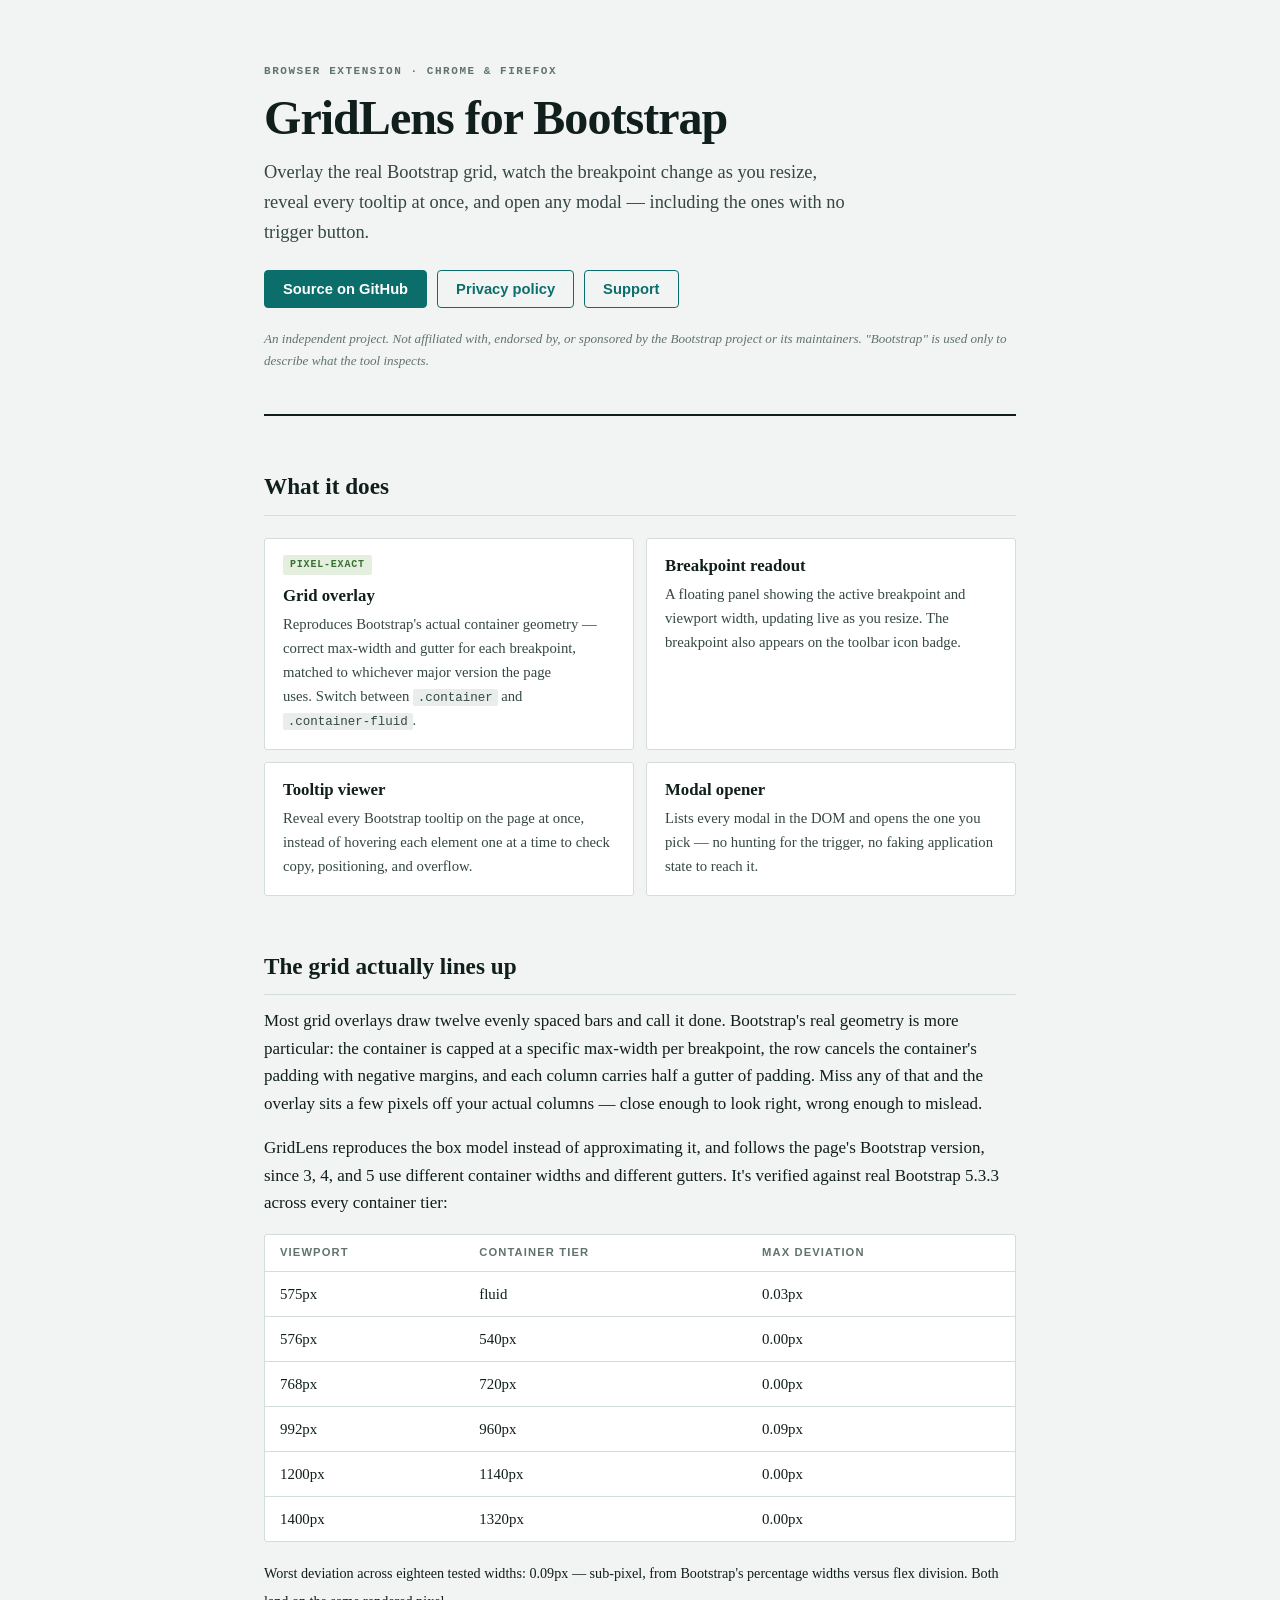
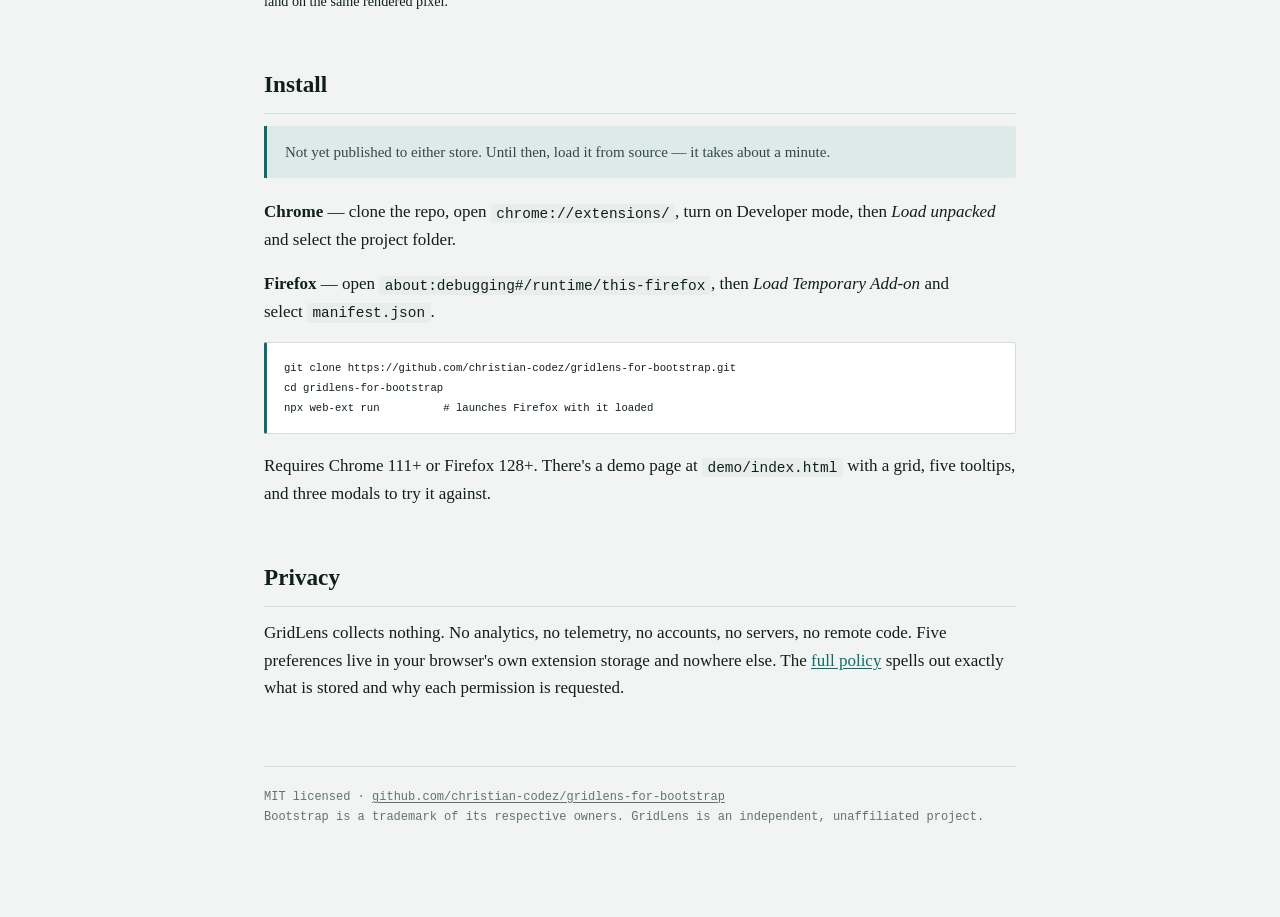
==== docs/index.html @ 8d7f801e "Harden for store submission; fix CSP injection and grid geometry Renames the extension to GridLens f" ====
<!DOCTYPE html>
<html lang="en">
<head>
<meta charset="UTF-8">
<meta name="viewport" content="width=device-width, initial-scale=1">
<title>GridLens for Bootstrap</title>
<meta name="description" content="A browser extension for building and debugging Bootstrap layouts: pixel-accurate grid overlay, live breakpoint readout, tooltip viewer, and modal opener.">
<style>
  :root {
    --bg: #f1f4f3; --surface: #fff; --surface-2: #e9eeed;
    --ink: #101e1c; --ink-2: #354744; --muted: #61736f;
    --rule: #d3ddda; --accent: #0b6e6b; --accent-wash: #dceae8; --on-accent: #fff;
    --ok: #37702f; --ok-wash: #e4efe0;
    --font-body: Charter, "Bitstream Charter", "Iowan Old Style", "Palatino Linotype", Palatino, Georgia, serif;
    --font-ui: -apple-system, BlinkMacSystemFont, "Segoe UI", Roboto, "Helvetica Neue", sans-serif;
    --font-mono: ui-monospace, SFMono-Regular, "SF Mono", Menlo, Consolas, monospace;
  }
  @media (prefers-color-scheme: dark) {
    :root {
      --bg: #0d1514; --surface: #151f1e; --surface-2: #1c2827;
      --ink: #e3ebe9; --ink-2: #c0cecb; --muted: #8aa09c;
      --rule: #273634; --accent: #4cb8b1; --accent-wash: #13302e; --on-accent: #0d1514;
      --ok: #85be79; --ok-wash: #1a2a17;
    }
  }
  * { box-sizing: border-box; }
  body {
    margin: 0; padding: 0 20px 90px; background: var(--bg); color: var(--ink);
    font: 17px/1.62 var(--font-body); -webkit-font-smoothing: antialiased;
  }
  main { max-width: 47rem; margin: 0 auto; }

  header { padding: 64px 0 30px; border-bottom: 2px solid var(--ink); }
  .eyebrow {
    font: 700 11px/1.4 var(--font-mono); letter-spacing: .14em;
    text-transform: uppercase; color: var(--muted); margin-bottom: 14px;
  }
  h1 {
    font-size: clamp(2.1rem, 6vw, 3rem); line-height: 1.06; margin: 0 0 14px;
    font-weight: 600; letter-spacing: -.02em; text-wrap: balance;
  }
  .standfirst { font-size: 1.15rem; color: var(--ink-2); margin: 0; max-width: 38rem; text-wrap: pretty; }

  .disclaimer {
    margin-top: 20px; font-size: .82rem; color: var(--muted); font-style: italic;
  }

  h2 {
    font-size: 1.45rem; font-weight: 600; margin: 52px 0 12px;
    padding-bottom: 9px; border-bottom: 1px solid var(--rule); text-wrap: balance;
  }
  p { margin: 0 0 1em; text-wrap: pretty; }
  a { color: var(--accent); text-underline-offset: 2px; }
  a:focus-visible { outline: 2px solid var(--accent); outline-offset: 2px; }
  code {
    font: .85em var(--font-mono); background: var(--surface-2);
    padding: .12em .38em; border-radius: 2px;
  }

  .features { display: grid; gap: 12px; grid-template-columns: 1fr; margin-top: 22px; }
  @media (min-width: 38rem) { .features { grid-template-columns: 1fr 1fr; } }
  .feat {
    background: var(--surface); border: 1px solid var(--rule); border-radius: 3px;
    padding: 16px 18px; display: flex; flex-direction: column; gap: 6px;
  }
  .feat h3 { font: 600 1.05rem/1.35 var(--font-body); margin: 0; }
  .feat p { margin: 0; font-size: .92rem; color: var(--ink-2); }

  .badge {
    display: inline-block; font: 700 10px/1.4 var(--font-mono);
    letter-spacing: .08em; text-transform: uppercase;
    background: var(--ok-wash); color: var(--ok);
    padding: 3px 7px; border-radius: 2px; margin-bottom: 4px; align-self: flex-start;
  }

  pre {
    font: 12.5px/1.6 var(--font-mono); background: var(--surface);
    border: 1px solid var(--rule); border-left: 3px solid var(--accent);
    border-radius: 2px; padding: 15px 17px; overflow-x: auto; margin: 0 0 18px;
  }
  pre code { background: none; padding: 0; }

  .table-scroll { overflow-x: auto; border: 1px solid var(--rule); border-radius: 3px; background: var(--surface); }
  table { border-collapse: collapse; width: 100%; min-width: 26rem; font-size: .93rem; }
  th, td { text-align: left; padding: 10px 15px; border-bottom: 1px solid var(--rule); }
  thead th {
    font: 700 .7rem/1.4 var(--font-ui); letter-spacing: .1em;
    text-transform: uppercase; color: var(--muted);
  }
  tbody tr:last-child td { border-bottom: none; }

  .cta { display: flex; flex-wrap: wrap; gap: 10px; margin-top: 22px; }
  .btn {
    font: 600 .92rem/1 var(--font-ui); text-decoration: none;
    padding: 11px 18px; border-radius: 4px; border: 1px solid var(--accent);
    color: var(--accent); background: transparent; transition: background .15s, color .15s;
  }
  .btn:hover { background: var(--accent-wash); }
  .btn-primary { background: var(--accent); color: var(--on-accent); border-color: var(--accent); }
  .btn-primary:hover { filter: brightness(1.08); }

  .note {
    background: var(--accent-wash); border-left: 3px solid var(--accent);
    border-radius: 0 3px 3px 0; padding: 14px 18px; margin: 0 0 20px;
    font-size: .94rem; color: var(--ink-2);
  }

  footer {
    margin-top: 64px; padding-top: 20px; border-top: 1px solid var(--rule);
    font: 12px/1.7 var(--font-mono); color: var(--muted);
  }
  footer a { color: var(--muted); }
</style>
</head>
<body>
<main>

<header>
  <div class="eyebrow">Browser extension · Chrome &amp; Firefox</div>
  <h1>GridLens for Bootstrap</h1>
  <p class="standfirst">Overlay the real Bootstrap grid, watch the breakpoint change as you resize, reveal every tooltip at once, and open any modal — including the ones with no trigger button.</p>
  <div class="cta">
    <a class="btn btn-primary" href="https://github.com/christian-codez/gridlens-for-bootstrap">Source on GitHub</a>
    <a class="btn" href="privacy/">Privacy policy</a>
    <a class="btn" href="support/">Support</a>
  </div>
  <p class="disclaimer">An independent project. Not affiliated with, endorsed by, or sponsored by the Bootstrap project or its maintainers. "Bootstrap" is used only to describe what the tool inspects.</p>
</header>

<h2>What it does</h2>
<div class="features">
  <div class="feat">
    <span class="badge">Pixel-exact</span>
    <h3>Grid overlay</h3>
    <p>Reproduces Bootstrap's actual container geometry — correct max-width and gutter for each breakpoint, matched to whichever major version the page uses. Switch between <code>.container</code> and <code>.container-fluid</code>.</p>
  </div>
  <div class="feat">
    <h3>Breakpoint readout</h3>
    <p>A floating panel showing the active breakpoint and viewport width, updating live as you resize. The breakpoint also appears on the toolbar icon badge.</p>
  </div>
  <div class="feat">
    <h3>Tooltip viewer</h3>
    <p>Reveal every Bootstrap tooltip on the page at once, instead of hovering each element one at a time to check copy, positioning, and overflow.</p>
  </div>
  <div class="feat">
    <h3>Modal opener</h3>
    <p>Lists every modal in the DOM and opens the one you pick — no hunting for the trigger, no faking application state to reach it.</p>
  </div>
</div>

<h2>The grid actually lines up</h2>
<p>Most grid overlays draw twelve evenly spaced bars and call it done. Bootstrap's real geometry is more particular: the container is capped at a specific max-width per breakpoint, the row cancels the container's padding with negative margins, and each column carries half a gutter of padding. Miss any of that and the overlay sits a few pixels off your actual columns — close enough to look right, wrong enough to mislead.</p>
<p>GridLens reproduces the box model instead of approximating it, and follows the page's Bootstrap version, since 3, 4, and 5 use different container widths and different gutters. It's verified against real Bootstrap 5.3.3 across every container tier:</p>

<div class="table-scroll">
<table>
  <thead><tr><th>Viewport</th><th>Container tier</th><th>Max deviation</th></tr></thead>
  <tbody>
    <tr><td>575px</td><td>fluid</td><td>0.03px</td></tr>
    <tr><td>576px</td><td>540px</td><td>0.00px</td></tr>
    <tr><td>768px</td><td>720px</td><td>0.00px</td></tr>
    <tr><td>992px</td><td>960px</td><td>0.09px</td></tr>
    <tr><td>1200px</td><td>1140px</td><td>0.00px</td></tr>
    <tr><td>1400px</td><td>1320px</td><td>0.00px</td></tr>
  </tbody>
</table>
</div>
<p style="margin-top:1em"><small>Worst deviation across eighteen tested widths: 0.09px — sub-pixel, from Bootstrap's percentage widths versus flex division. Both land on the same rendered pixel.</small></p>

<h2>Install</h2>
<div class="note">Not yet published to either store. Until then, load it from source — it takes about a minute.</div>

<p><strong>Chrome</strong> — clone the repo, open <code>chrome://extensions/</code>, turn on Developer mode, then <em>Load unpacked</em> and select the project folder.</p>

<p><strong>Firefox</strong> — open <code>about:debugging#/runtime/this-firefox</code>, then <em>Load Temporary Add-on</em> and select <code>manifest.json</code>.</p>

<pre><code>git clone https://github.com/christian-codez/gridlens-for-bootstrap.git
cd gridlens-for-bootstrap
npx web-ext run          # launches Firefox with it loaded</code></pre>

<p>Requires Chrome 111+ or Firefox 128+. There's a demo page at <code>demo/index.html</code> with a grid, five tooltips, and three modals to try it against.</p>

<h2>Privacy</h2>
<p>GridLens collects nothing. No analytics, no telemetry, no accounts, no servers, no remote code. Five preferences live in your browser's own extension storage and nowhere else. The <a href="privacy/">full policy</a> spells out exactly what is stored and why each permission is requested.</p>

<footer>
  MIT licensed · <a href="https://github.com/christian-codez/gridlens-for-bootstrap">github.com/christian-codez/gridlens-for-bootstrap</a><br>
  Bootstrap is a trademark of its respective owners. GridLens is an independent, unaffiliated project.
</footer>

</main>
</body>
</html>
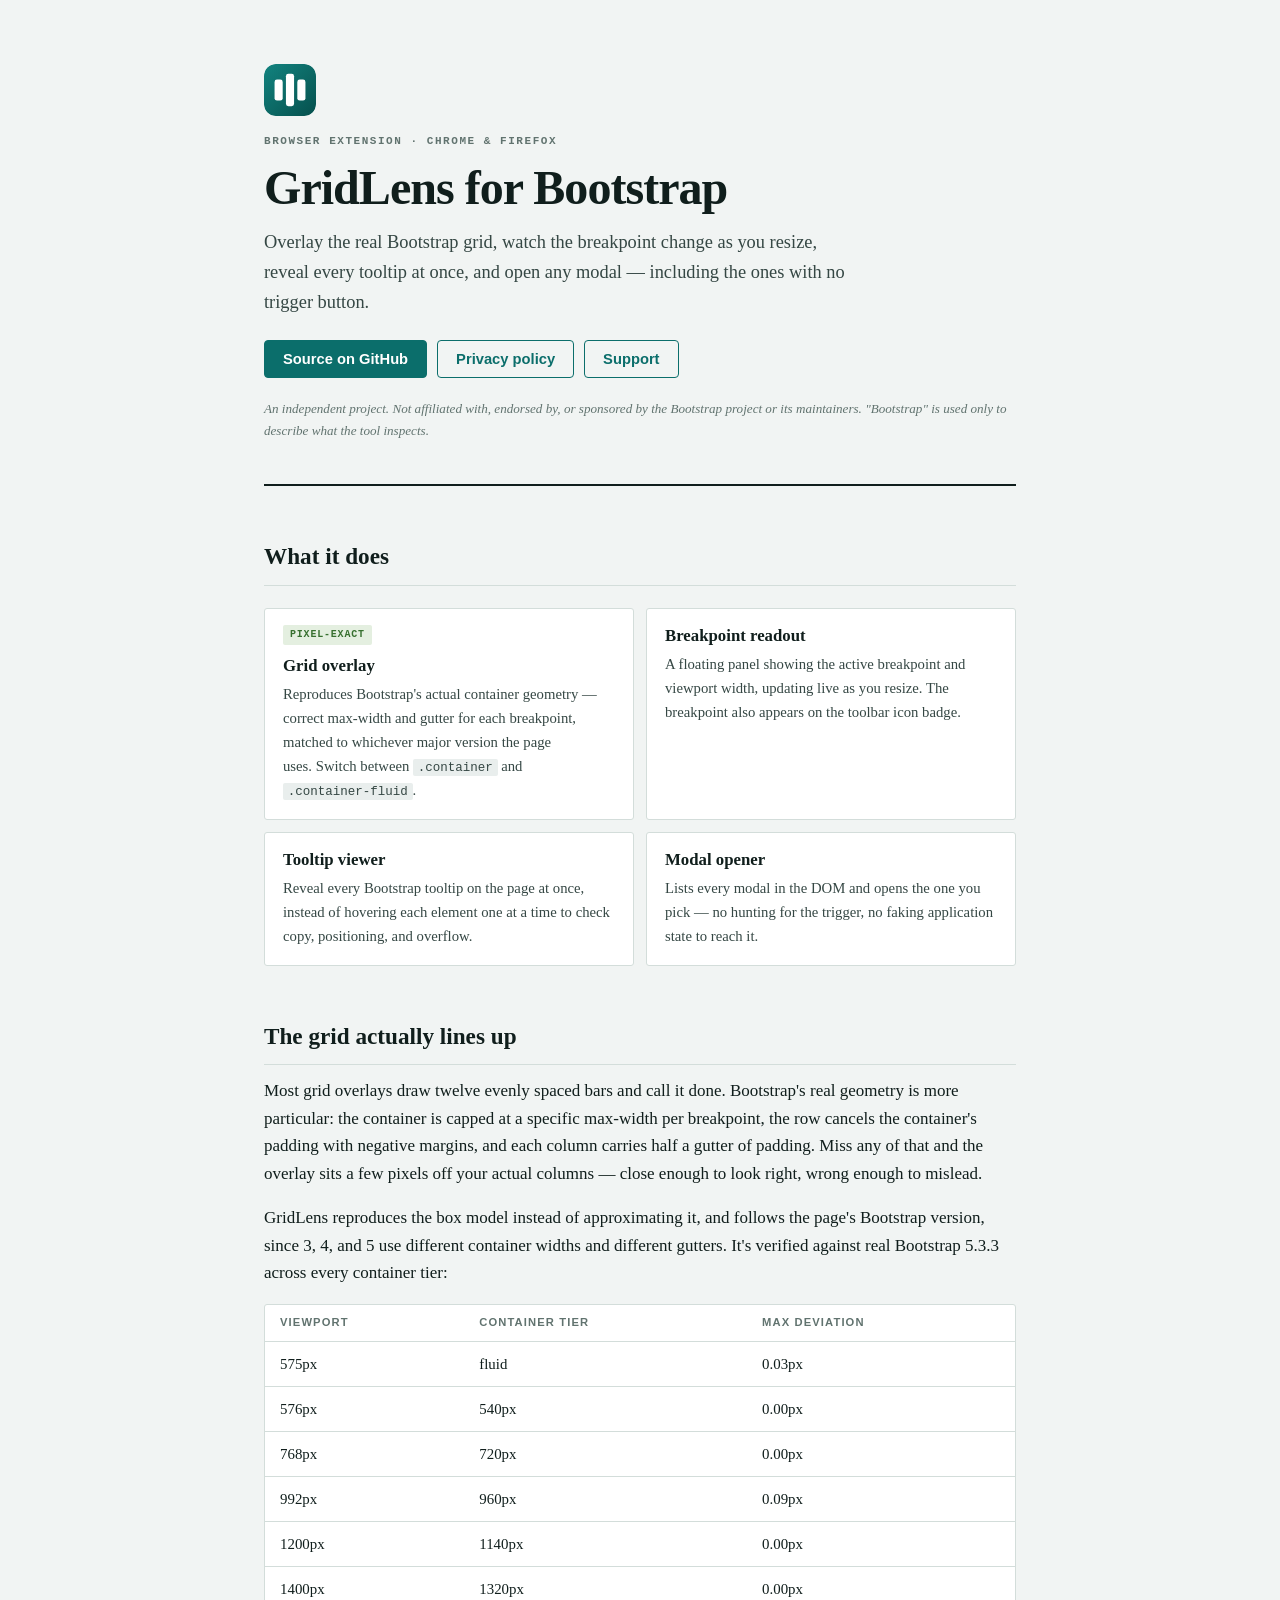
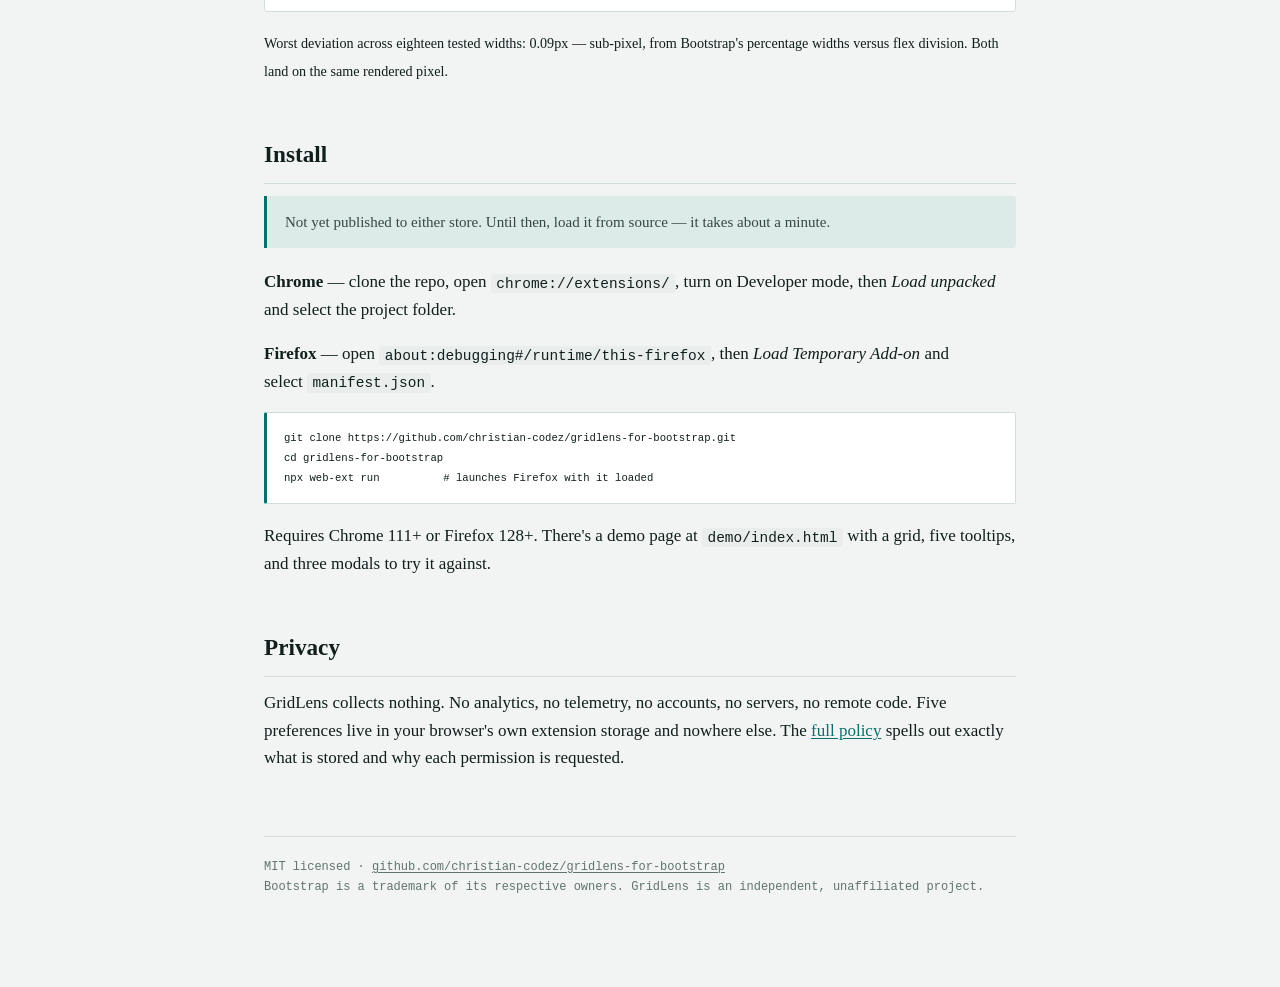
==== commit e3985c6a: "Unify the visual identity on GridLens teal The extension had two identities. The popup header, prima" ====
--- a/docs/index.html
+++ b/docs/index.html
@@ -4,6 +4,7 @@
 <meta charset="UTF-8">
 <meta name="viewport" content="width=device-width, initial-scale=1">
 <title>GridLens for Bootstrap</title>
+<link rel="icon" href="icon.svg" type="image/svg+xml">
 <meta name="description" content="A browser extension for building and debugging Bootstrap layouts: pixel-accurate grid overlay, live breakpoint readout, tooltip viewer, and modal opener.">
 <style>
   :root {
@@ -31,6 +32,7 @@
   main { max-width: 47rem; margin: 0 auto; }
 
   header { padding: 64px 0 30px; border-bottom: 2px solid var(--ink); }
+  .mark { display: block; margin-bottom: 18px; border-radius: 12px; }
   .eyebrow {
     font: 700 11px/1.4 var(--font-mono); letter-spacing: .14em;
     text-transform: uppercase; color: var(--muted); margin-bottom: 14px;
@@ -116,6 +118,7 @@
 <main>
 
 <header>
+  <svg class="mark" viewBox="0 0 128 128" width="52" height="52" aria-hidden="true"><defs><linearGradient id="glt" x1="0" y1="0" x2="1" y2="1"><stop offset="0" stop-color="#12837f"/><stop offset="1" stop-color="#06504d"/></linearGradient></defs><rect width="128" height="128" rx="28" fill="url(#glt)"/><g fill="#fff"><rect x="26" y="38" width="20" height="52" rx="6"/><rect x="54" y="24" width="20" height="80" rx="6"/><rect x="82" y="38" width="20" height="52" rx="6"/></g></svg>
   <div class="eyebrow">Browser extension · Chrome &amp; Firefox</div>
   <h1>GridLens for Bootstrap</h1>
   <p class="standfirst">Overlay the real Bootstrap grid, watch the breakpoint change as you resize, reveal every tooltip at once, and open any modal — including the ones with no trigger button.</p>
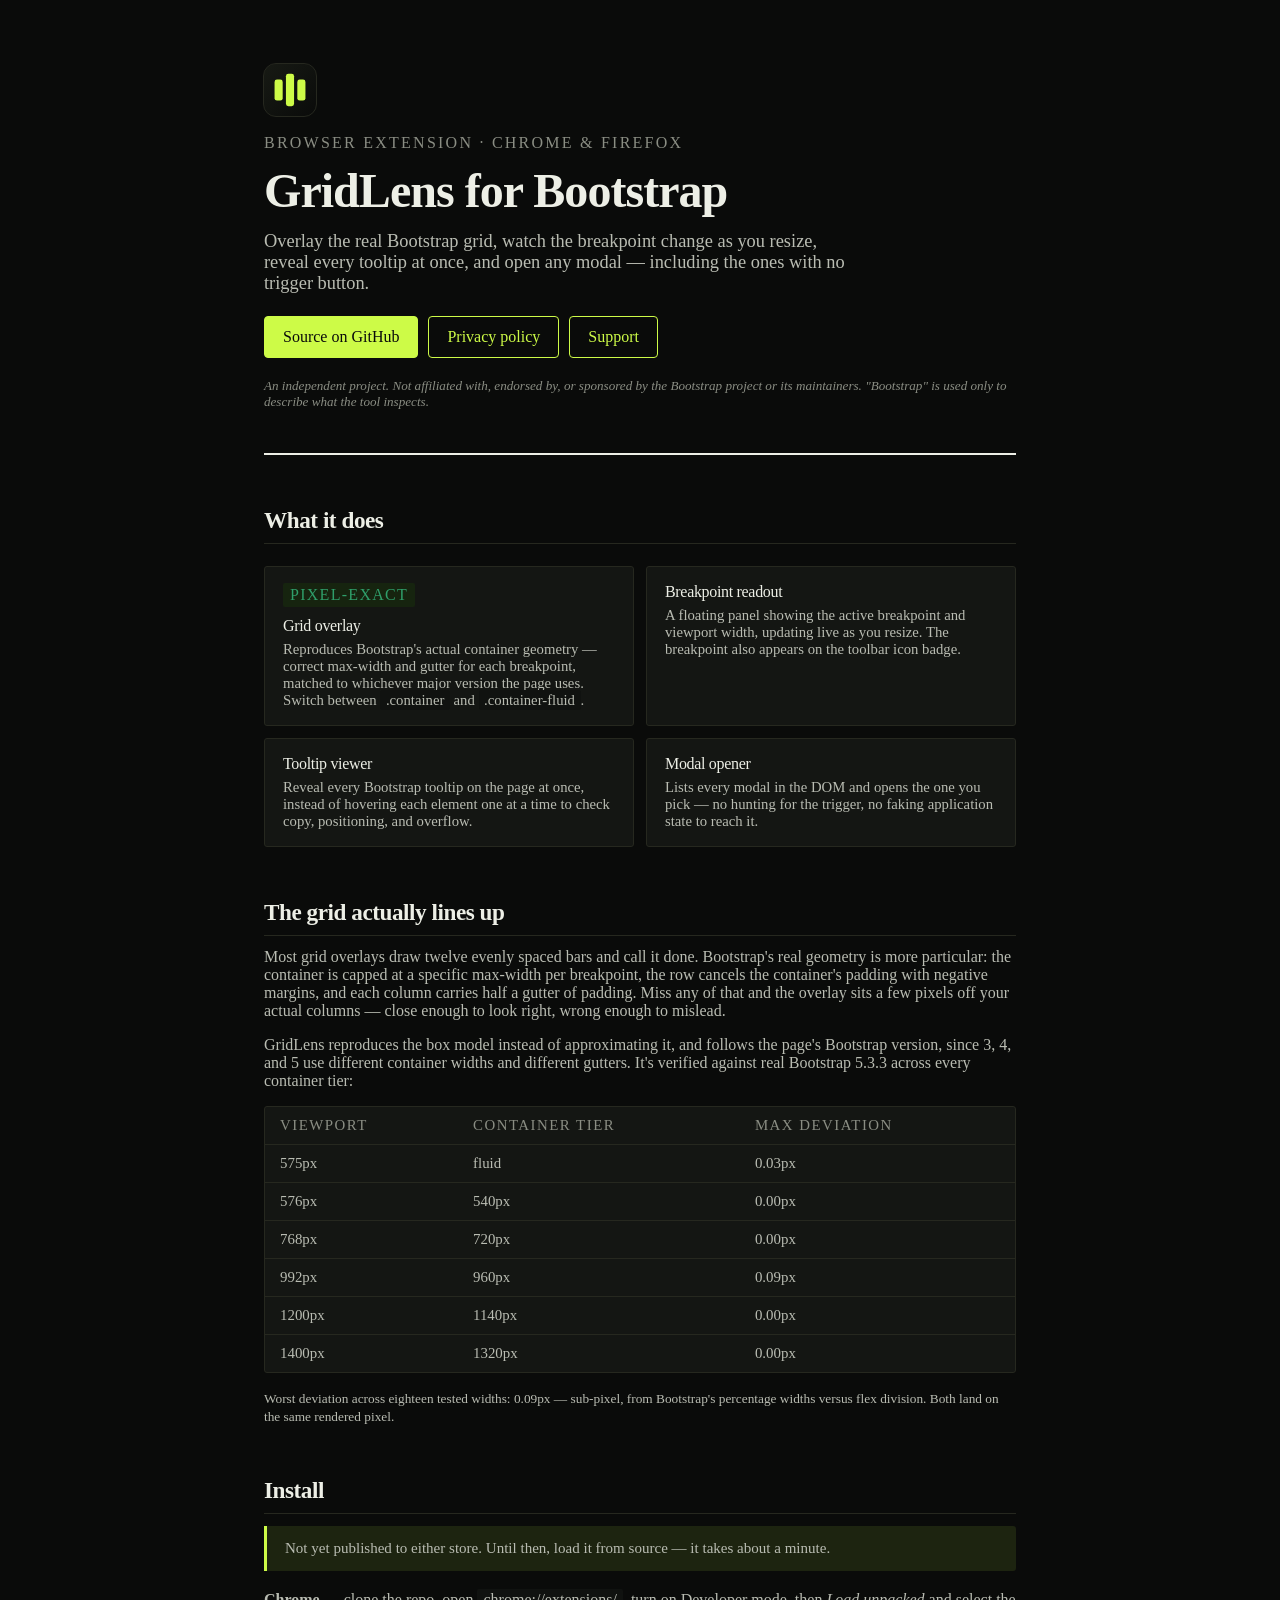
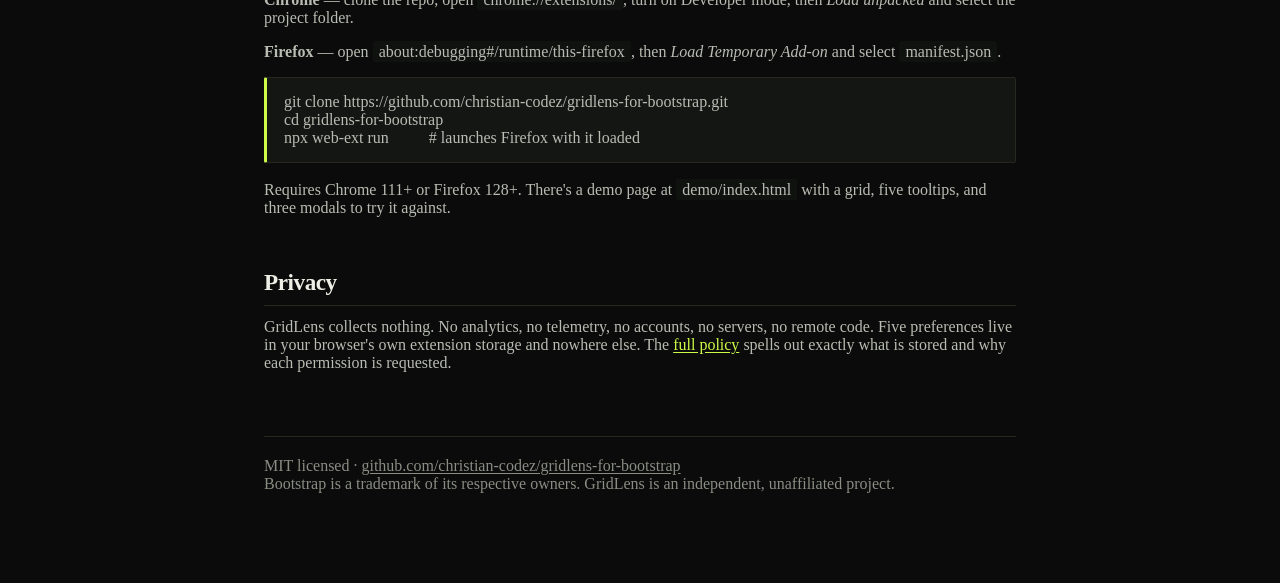
==== commit 3d3bbd33: "Re-theme on the CHADA Creatives palette, and split the badge from the icon Two things: the toolbar b" ====
--- a/docs/index.html
+++ b/docs/index.html
@@ -8,35 +8,25 @@
 <meta name="description" content="A browser extension for building and debugging Bootstrap layouts: pixel-accurate grid overlay, live breakpoint readout, tooltip viewer, and modal opener.">
 <style>
   :root {
-    --bg: #f1f4f3; --surface: #fff; --surface-2: #e9eeed;
-    --ink: #101e1c; --ink-2: #354744; --muted: #61736f;
-    --rule: #d3ddda; --accent: #0b6e6b; --accent-wash: #dceae8; --on-accent: #fff;
-    --ok: #37702f; --ok-wash: #e4efe0;
-    --font-body: Charter, "Bitstream Charter", "Iowan Old Style", "Palatino Linotype", Palatino, Georgia, serif;
-    --font-ui: -apple-system, BlinkMacSystemFont, "Segoe UI", Roboto, "Helvetica Neue", sans-serif;
-    --font-mono: ui-monospace, SFMono-Regular, "SF Mono", Menlo, Consolas, monospace;
-  }
-  @media (prefers-color-scheme: dark) {
-    :root {
-      --bg: #0d1514; --surface: #151f1e; --surface-2: #1c2827;
-      --ink: #e3ebe9; --ink-2: #c0cecb; --muted: #8aa09c;
-      --rule: #273634; --accent: #4cb8b1; --accent-wash: #13302e; --on-accent: #0d1514;
-      --ok: #85be79; --ok-wash: #1a2a17;
-    }
+    --bg: #0a0b0a; --surface: #141613; --surface-2: #101210;
+    --ink: #edefe6; --ink-2: #b9bcb2; --muted: #8a8d83;
+    --rule: #26281f; --accent: #cdfb47; --accent-wash: #1d2410;
+    --on-accent: #0a0b0a; --ok: #2f9e6a; --ok-wash: #16240f;
   }
   * { box-sizing: border-box; }
   body {
-    margin: 0; padding: 0 20px 90px; background: var(--bg); color: var(--ink);
+    margin: 0; padding: 0 20px 90px; background: var(--bg); color: var(--ink-2);
     font: 17px/1.62 var(--font-body); -webkit-font-smoothing: antialiased;
   }
   main { max-width: 47rem; margin: 0 auto; }
 
   header { padding: 64px 0 30px; border-bottom: 2px solid var(--ink); }
-  .mark { display: block; margin-bottom: 18px; border-radius: 12px; }
+  .mark { display: block; margin-bottom: 18px; border-radius: 12px; outline: 1px solid var(--rule); }
   .eyebrow {
     font: 700 11px/1.4 var(--font-mono); letter-spacing: .14em;
     text-transform: uppercase; color: var(--muted); margin-bottom: 14px;
   }
+  h1, h2, h3 { color: var(--ink); letter-spacing: -0.02em; }
   h1 {
     font-size: clamp(2.1rem, 6vw, 3rem); line-height: 1.06; margin: 0 0 14px;
     font-weight: 600; letter-spacing: -.02em; text-wrap: balance;
@@ -118,7 +108,7 @@
 <main>
 
 <header>
-  <svg class="mark" viewBox="0 0 128 128" width="52" height="52" aria-hidden="true"><defs><linearGradient id="glt" x1="0" y1="0" x2="1" y2="1"><stop offset="0" stop-color="#12837f"/><stop offset="1" stop-color="#06504d"/></linearGradient></defs><rect width="128" height="128" rx="28" fill="url(#glt)"/><g fill="#fff"><rect x="26" y="38" width="20" height="52" rx="6"/><rect x="54" y="24" width="20" height="80" rx="6"/><rect x="82" y="38" width="20" height="52" rx="6"/></g></svg>
+  <svg class="mark" viewBox="0 0 128 128" width="52" height="52" aria-hidden="true"><defs><linearGradient id="glt" x1="0" y1="0" x2="1" y2="1"><stop offset="0" stop-color="#171a14"/><stop offset="1" stop-color="#0a0b0a"/></linearGradient></defs><rect width="128" height="128" rx="28" fill="url(#glt)"/><g fill="#cdfb47"><rect x="26" y="38" width="20" height="52" rx="6"/><rect x="54" y="24" width="20" height="80" rx="6"/><rect x="82" y="38" width="20" height="52" rx="6"/></g></svg>
   <div class="eyebrow">Browser extension · Chrome &amp; Firefox</div>
   <h1>GridLens for Bootstrap</h1>
   <p class="standfirst">Overlay the real Bootstrap grid, watch the breakpoint change as you resize, reveal every tooltip at once, and open any modal — including the ones with no trigger button.</p>
